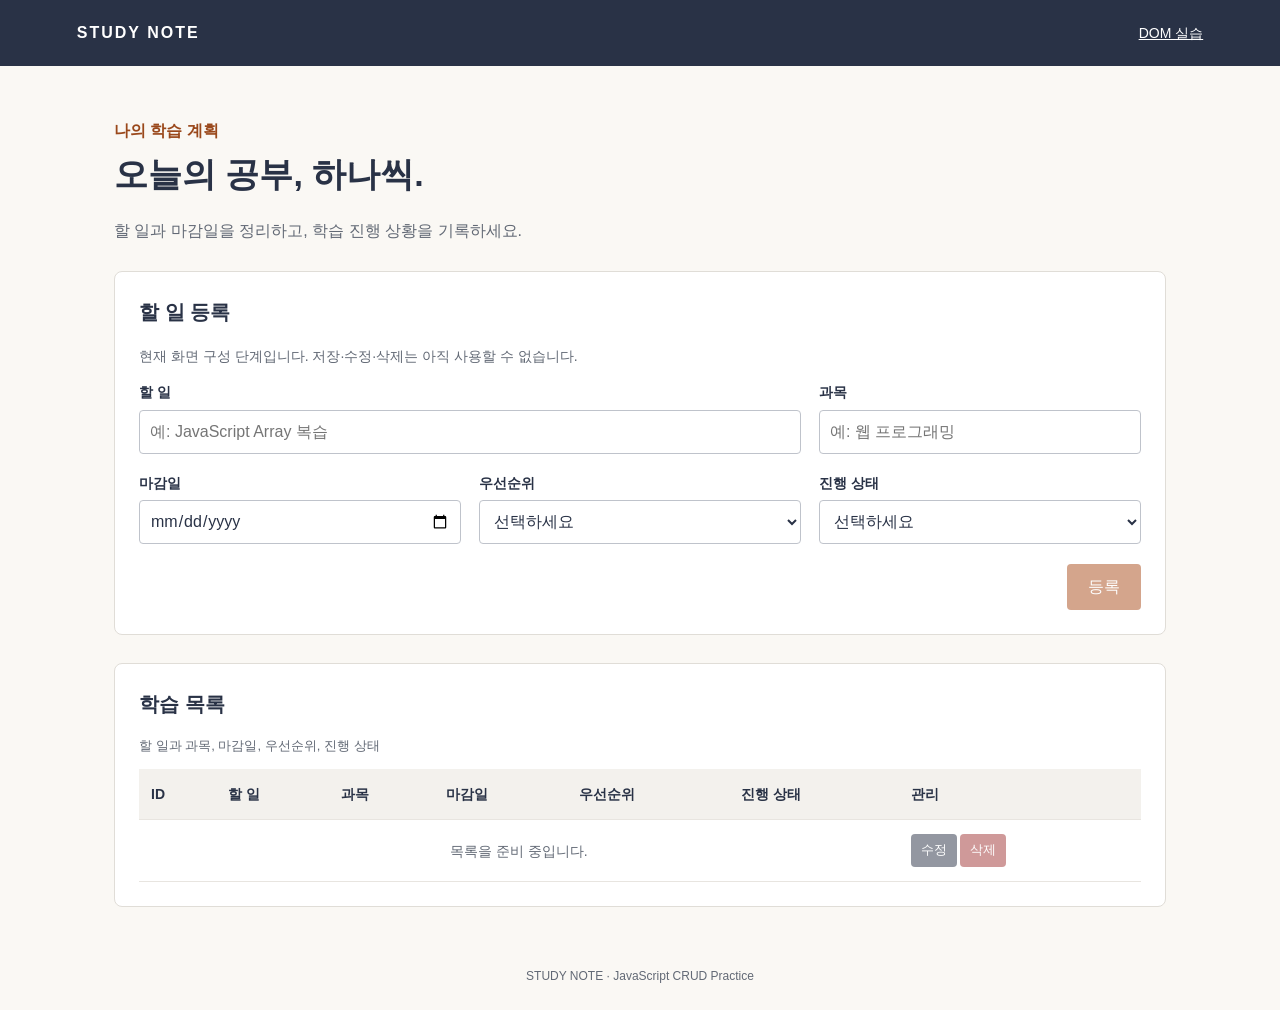
==== crud.html @ 1c7d93cd "Build study task form and table layout" ====
<!DOCTYPE html>
<html lang="ko">
<head>
    <meta charset="UTF-8">
    <meta name="viewport" content="width=device-width, initial-scale=1.0">
    <title>학습 할 일 관리</title>
    <link rel="stylesheet" href="crud.css">
    <script src="crud.js" defer></script>
</head>
<body>
    <header>
        <span class="brand">STUDY NOTE</span>
        <a href="js_dynamic.html">DOM 실습</a>
    </header>

    <main>
        <p class="eyebrow">나의 학습 계획</p>
        <h1>오늘의 공부, 하나씩.</h1>
        <p class="description">할 일과 마감일을 정리하고, 학습 진행 상황을 기록하세요.</p>

        <section aria-labelledby="form-heading">
            <h2 id="form-heading">할 일 등록</h2>
            <p id="form-help" class="help">현재 화면 구성 단계입니다. 저장·수정·삭제는 아직 사용할 수 없습니다.</p>

            <form id="task-form" aria-describedby="form-help">
                <div class="form-grid">
                    <div class="wide-field">
                        <label for="task-title">할 일</label>
                        <input id="task-title" name="title" type="text" maxlength="60" placeholder="예: JavaScript Array 복습" required>
                    </div>
                    <div>
                        <label for="task-subject">과목</label>
                        <input id="task-subject" name="subject" type="text" maxlength="30" placeholder="예: 웹 프로그래밍" required>
                    </div>
                    <div>
                        <label for="task-date">마감일</label>
                        <input id="task-date" name="dueDate" type="date" required>
                    </div>
                    <div>
                        <label for="task-priority">우선순위</label>
                        <select id="task-priority" name="priority" required>
                            <option value="">선택하세요</option>
                            <option value="낮음">낮음</option>
                            <option value="보통">보통</option>
                            <option value="높음">높음</option>
                        </select>
                    </div>
                    <div>
                        <label for="task-status">진행 상태</label>
                        <select id="task-status" name="status" required>
                            <option value="">선택하세요</option>
                            <option value="시작 전">시작 전</option>
                            <option value="진행 중">진행 중</option>
                            <option value="완료">완료</option>
                        </select>
                    </div>
                </div>
                <div class="form-actions">
                    <button id="save-button" type="submit" disabled>등록</button>
                </div>
            </form>
        </section>

        <section aria-labelledby="list-heading">
            <h2 id="list-heading">학습 목록</h2>
            <div class="table-wrap" tabindex="0" role="region" aria-label="학습 할 일 표">
                <table>
                    <caption>할 일과 과목, 마감일, 우선순위, 진행 상태</caption>
                    <thead>
                        <tr>
                            <th scope="col">ID</th>
                            <th scope="col">할 일</th>
                            <th scope="col">과목</th>
                            <th scope="col">마감일</th>
                            <th scope="col">우선순위</th>
                            <th scope="col">진행 상태</th>
                            <th scope="col">관리</th>
                        </tr>
                    </thead>
                    <tbody id="task-list">
                        <tr>
                            <td colspan="6" class="empty">목록을 준비 중입니다.</td>
                            <td class="row-actions">
                                <button type="button" class="edit-button" disabled>수정</button>
                                <button type="button" class="delete-button" disabled>삭제</button>
                            </td>
                        </tr>
                    </tbody>
                </table>
            </div>
        </section>
    </main>
    <footer>STUDY NOTE · JavaScript CRUD Practice</footer>
</body>
</html>
---- crud.css ----
* { box-sizing: border-box; }

body {
    margin: 0;
    background: #faf8f4;
    color: #293246;
    font-family: "Malgun Gothic", sans-serif;
    line-height: 1.6;
}

header {
    display: flex;
    justify-content: space-between;
    align-items: center;
    padding: 20px 6%;
    background: #293246;
    color: white;
}

.brand { font-weight: bold; letter-spacing: 2px; }
header a { color: white; font-size: 14px; }
main { max-width: 1100px; margin: auto; padding: 36px 24px; }
.eyebrow { margin-bottom: 4px; color: #9a481b; font-weight: bold; }
h1 { margin: 0; font-size: 34px; }
.description, .help { color: #626975; }
.help { font-size: 14px; }

section {
    margin-top: 28px;
    padding: 24px;
    background: white;
    border: 1px solid #e0ddd7;
    border-radius: 8px;
}

h2 { margin-top: 0; font-size: 20px; }
.form-grid { display: grid; grid-template-columns: repeat(3, minmax(0, 1fr)); gap: 18px; }
.wide-field { grid-column: span 2; }
label { display: block; margin-bottom: 6px; font-size: 14px; font-weight: bold; }

input, select {
    width: 100%;
    min-width: 0;
    height: 44px;
    padding: 8px 10px;
    border: 1px solid #bfc3cb;
    border-radius: 4px;
    background: white;
    color: inherit;
    font: inherit;
}

.form-actions { margin-top: 20px; text-align: right; }
button {
    padding: 9px 20px;
    border: 1px solid transparent;
    border-radius: 4px;
    background: #aa4d1b;
    color: white;
    font: inherit;
    cursor: pointer;
}
button:hover:not(:disabled) { background: #81380f; }
button:disabled { opacity: .5; cursor: not-allowed; }
:focus-visible { outline: 3px solid #ca773b; outline-offset: 3px; }
.table-wrap { overflow-x: auto; }
table { width: 100%; border-collapse: collapse; font-size: 14px; }
caption { text-align: left; margin-bottom: 12px; color: #626975; font-size: 13px; }
th, td { padding: 14px 12px; border-bottom: 1px solid #e8e5e0; text-align: left; }
th { background: #f3f1ed; white-space: nowrap; }
.empty { text-align: center; color: #626975; }
.row-actions { white-space: nowrap; }
.row-actions button { padding: 5px 9px; font-size: 13px; }
.edit-button { background: #293246; }
.delete-button { background: #a13636; }
footer { padding: 24px; text-align: center; color: #626975; font-size: 12px; }

@media (max-width: 650px) {
    main { padding: 28px 16px; }
    section { padding: 18px; }
    h1 { font-size: 28px; }
    .form-grid { grid-template-columns: 1fr; }
    .wide-field { grid-column: auto; }
}
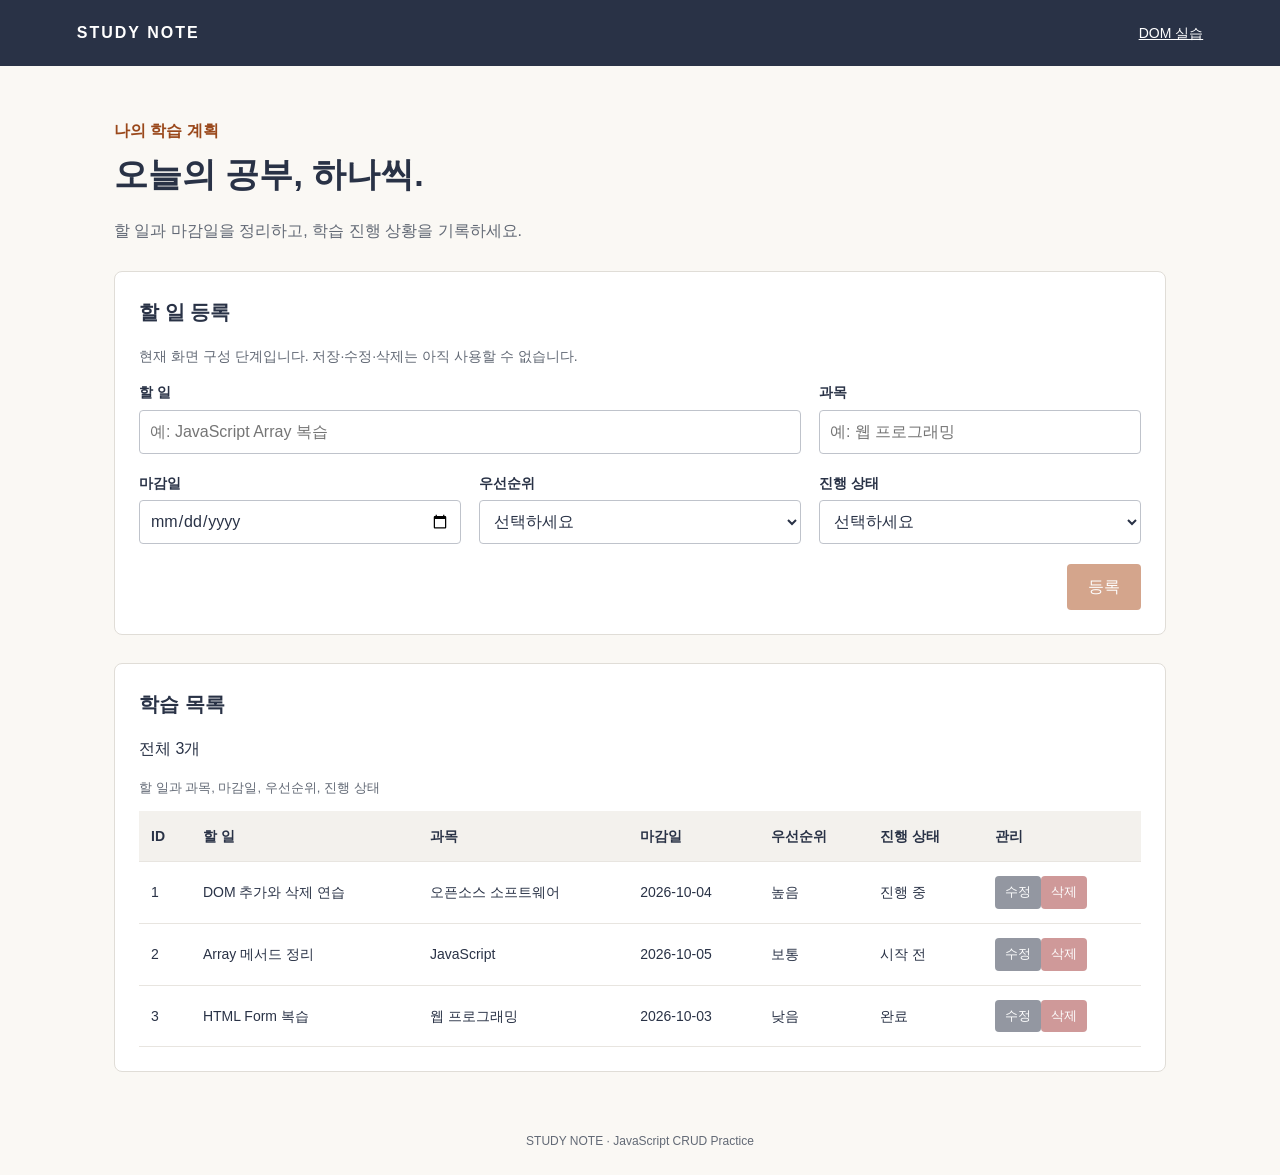
==== commit 3b11b5f9: "Render initial task array and handle an empty list" ====
--- a/crud.html
+++ b/crud.html
@@ -63,6 +63,7 @@
 
         <section aria-labelledby="list-heading">
             <h2 id="list-heading">학습 목록</h2>
+            <p id="task-count" role="status"></p>
             <div class="table-wrap" tabindex="0" role="region" aria-label="학습 할 일 표">
                 <table>
                     <caption>할 일과 과목, 마감일, 우선순위, 진행 상태</caption>
@@ -77,15 +78,7 @@
                             <th scope="col">관리</th>
                         </tr>
                     </thead>
-                    <tbody id="task-list">
-                        <tr>
-                            <td colspan="6" class="empty">목록을 준비 중입니다.</td>
-                            <td class="row-actions">
-                                <button type="button" class="edit-button" disabled>수정</button>
-                                <button type="button" class="delete-button" disabled>삭제</button>
-                            </td>
-                        </tr>
-                    </tbody>
+                    <tbody id="task-list"></tbody>
                 </table>
             </div>
         </section>
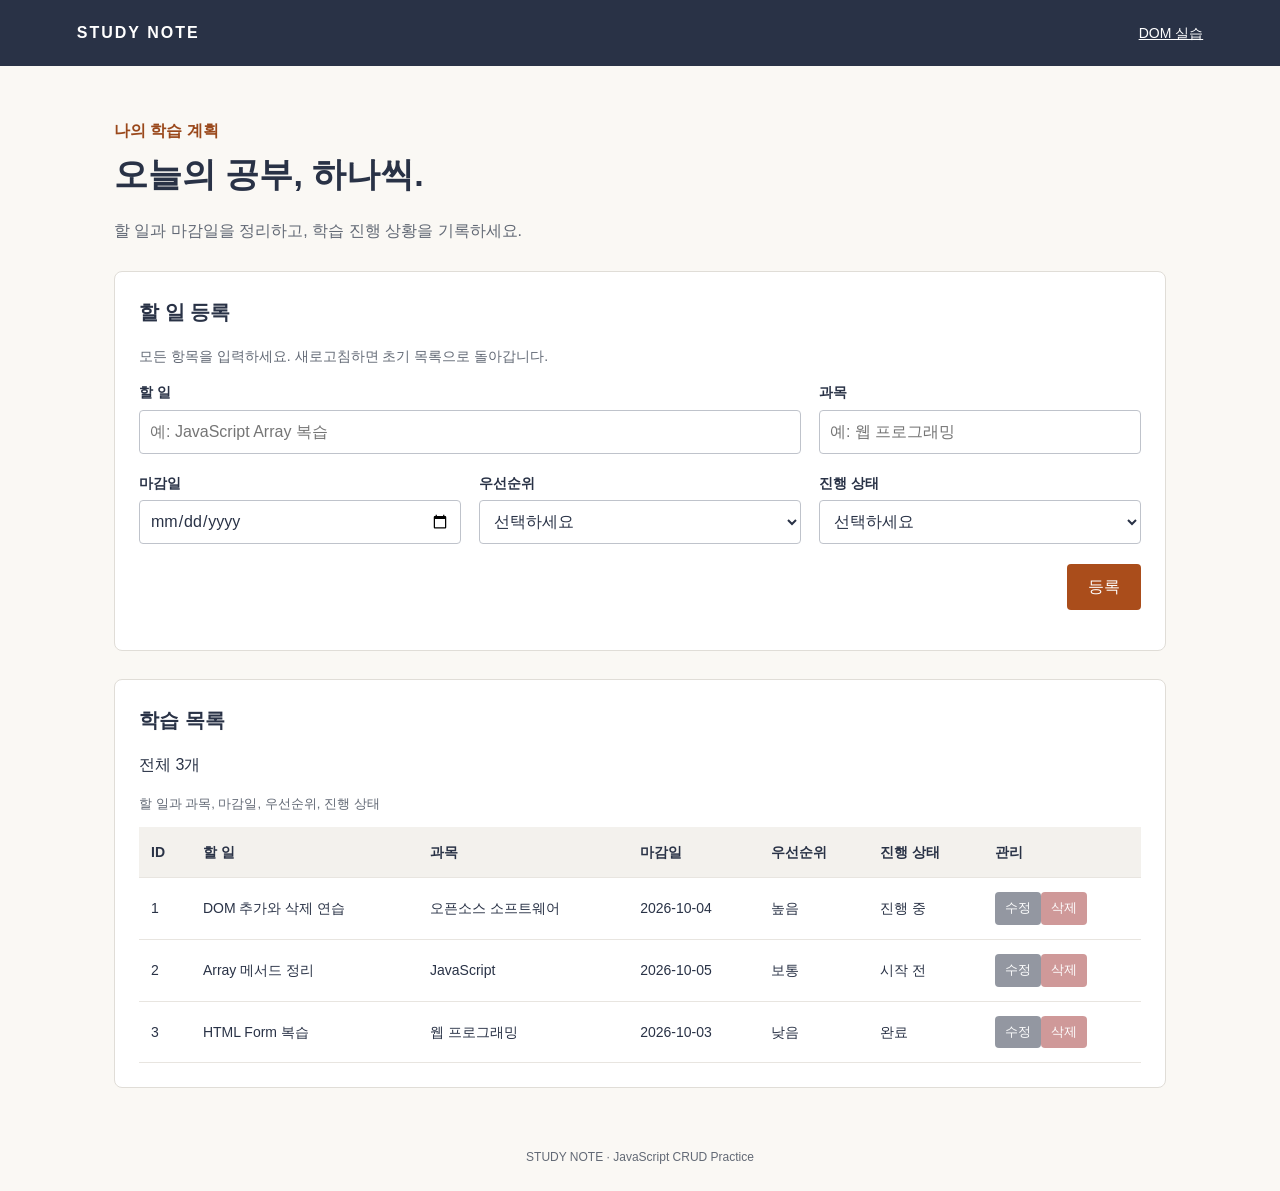
==== commit a7b2f30c: "Create tasks from validated form values and reset inputs" ====
--- a/crud.html
+++ b/crud.html
@@ -20,7 +20,7 @@
 
         <section aria-labelledby="form-heading">
             <h2 id="form-heading">할 일 등록</h2>
-            <p id="form-help" class="help">현재 화면 구성 단계입니다. 저장·수정·삭제는 아직 사용할 수 없습니다.</p>
+            <p id="form-help" class="help">모든 항목을 입력하세요. 새로고침하면 초기 목록으로 돌아갑니다.</p>
 
             <form id="task-form" aria-describedby="form-help">
                 <div class="form-grid">
@@ -56,9 +56,10 @@
                     </div>
                 </div>
                 <div class="form-actions">
-                    <button id="save-button" type="submit" disabled>등록</button>
+                    <button id="save-button" type="submit">등록</button>
                 </div>
             </form>
+            <p id="message" role="status" aria-live="polite"></p>
         </section>
 
         <section aria-labelledby="list-heading">
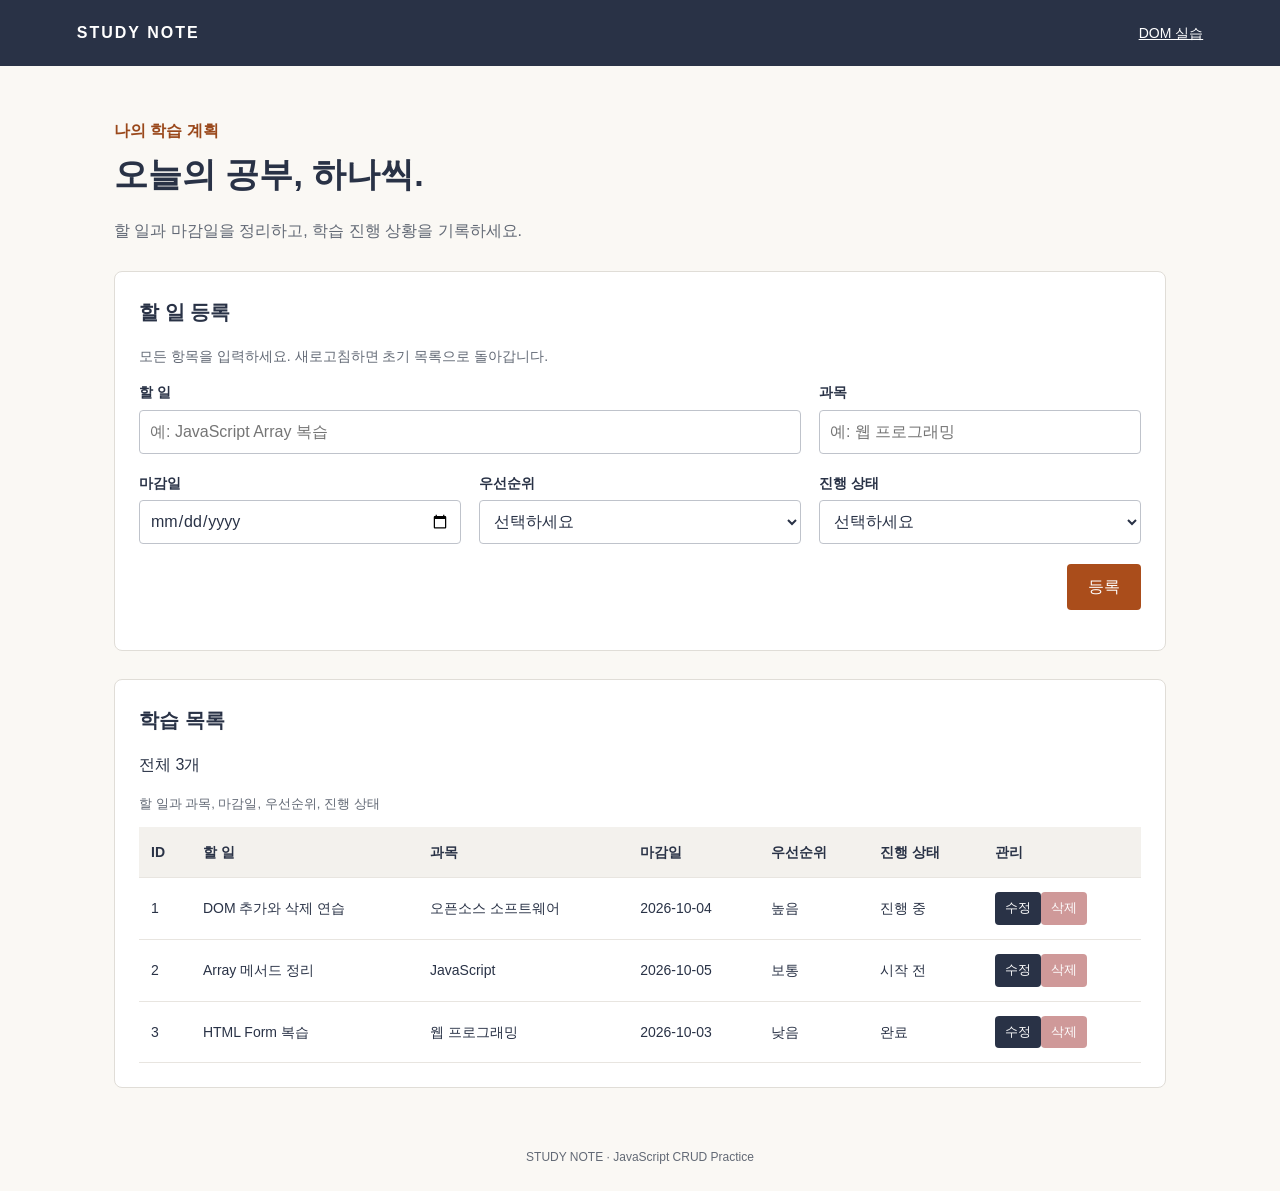
==== commit 6304087d: "Edit tasks in the form while preserving IDs and support cancellation" ====
--- a/crud.html
+++ b/crud.html
@@ -57,6 +57,7 @@
                 </div>
                 <div class="form-actions">
                     <button id="save-button" type="submit">등록</button>
+                    <button id="cancel-button" type="button" class="edit-button" hidden>수정 취소</button>
                 </div>
             </form>
             <p id="message" role="status" aria-live="polite"></p>
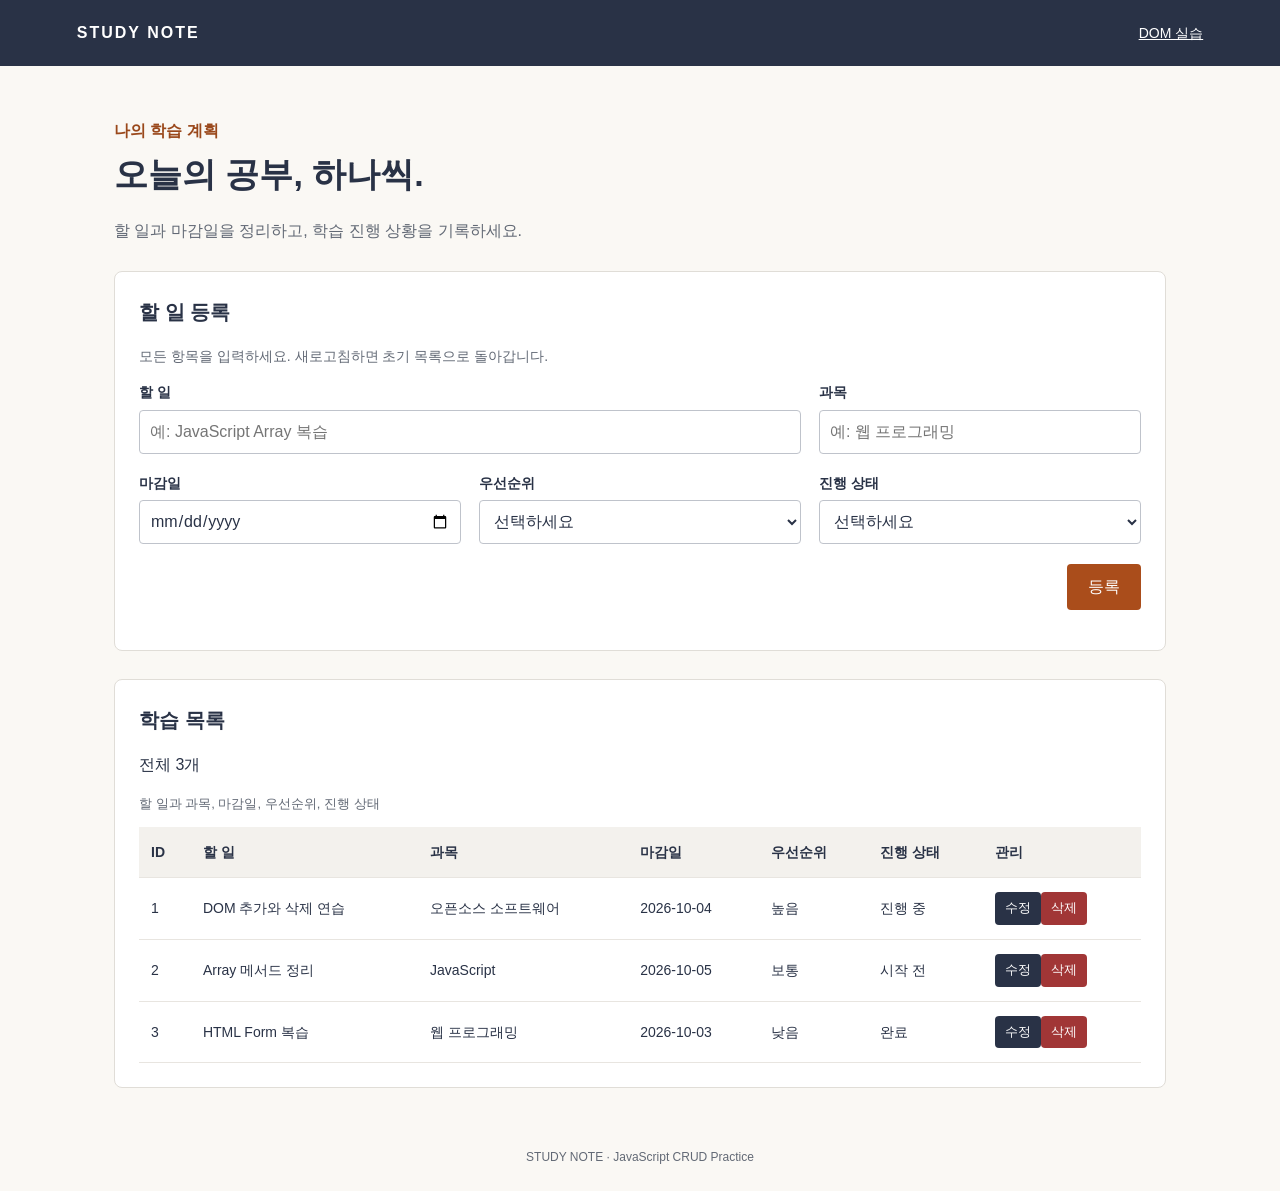
==== commit cee0d509: "Validate required values, text lengths, dates and select choices for both save modes" ====
--- a/crud.html
+++ b/crud.html
@@ -22,7 +22,7 @@
             <h2 id="form-heading">할 일 등록</h2>
             <p id="form-help" class="help">모든 항목을 입력하세요. 새로고침하면 초기 목록으로 돌아갑니다.</p>
 
-            <form id="task-form" aria-describedby="form-help">
+            <form id="task-form" aria-describedby="form-help" novalidate>
                 <div class="form-grid">
                     <div class="wide-field">
                         <label for="task-title">할 일</label>
@@ -34,7 +34,7 @@
                     </div>
                     <div>
                         <label for="task-date">마감일</label>
-                        <input id="task-date" name="dueDate" type="date" required>
+                        <input id="task-date" name="dueDate" type="date" min="0001-01-01" max="9999-12-31" required>
                     </div>
                     <div>
                         <label for="task-priority">우선순위</label>
@@ -55,6 +55,7 @@
                         </select>
                     </div>
                 </div>
+                <p id="form-error" role="alert"></p>
                 <div class="form-actions">
                     <button id="save-button" type="submit">등록</button>
                     <button id="cancel-button" type="button" class="edit-button" hidden>수정 취소</button>
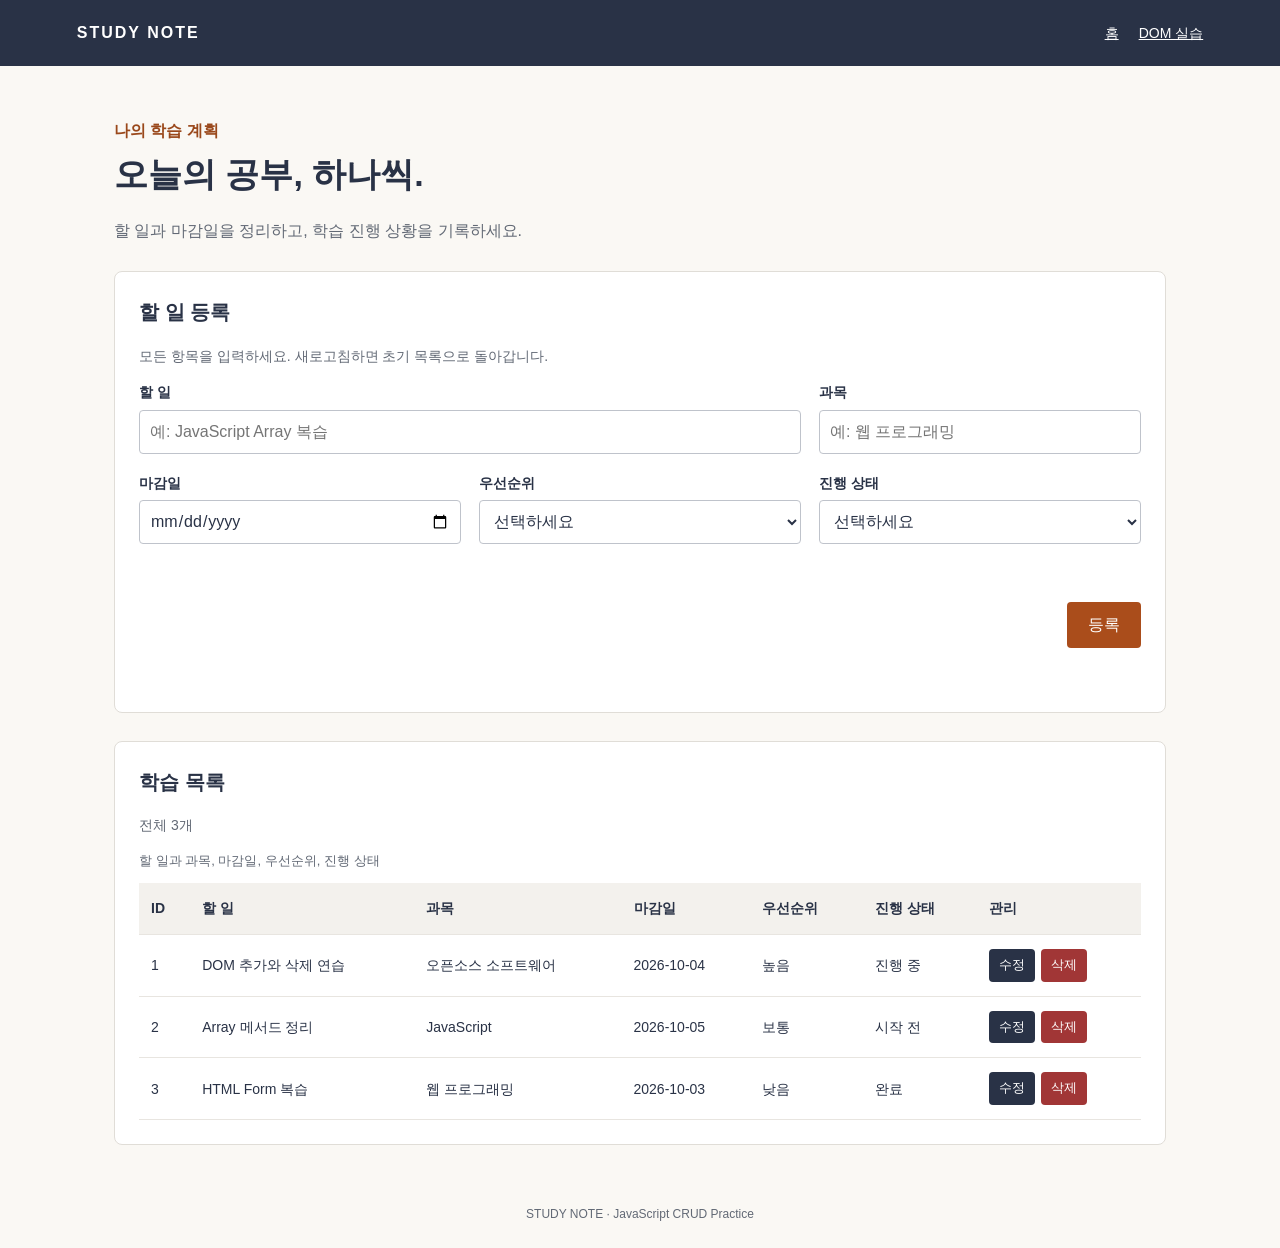
==== commit 27c483c3: "Link DOM practice and the CRUD service from the home page" ====
--- a/crud.html
+++ b/crud.html
@@ -10,7 +10,10 @@
 <body>
     <header>
         <span class="brand">STUDY NOTE</span>
-        <a href="js_dynamic.html">DOM 실습</a>
+        <nav aria-label="페이지 이동">
+            <a href="index.html">홈</a>
+            <a href="js_dynamic.html">DOM 실습</a>
+        </nav>
     </header>
 
     <main>
--- a/crud.css
+++ b/crud.css
@@ -19,6 +19,9 @@
 
 .brand { font-weight: bold; letter-spacing: 2px; }
 header a { color: white; font-size: 14px; }
+nav { display: flex; gap: 20px; }
+.home-grid { display: grid; grid-template-columns: 1fr 1fr; gap: 24px; }
+.page-link { display: inline-block; margin-top: 16px; color: #9a481b; font-weight: bold; }
 main { max-width: 1100px; margin: auto; padding: 36px 24px; }
 .eyebrow { margin-bottom: 4px; color: #9a481b; font-weight: bold; }
 h1 { margin: 0; font-size: 34px; }
@@ -73,6 +76,20 @@
 .row-actions button { padding: 5px 9px; font-size: 13px; }
 .edit-button { background: #293246; }
 .delete-button { background: #a13636; }
+.edit-button:hover:not(:disabled) { background: #172034; }
+.delete-button:hover:not(:disabled) { background: #7d2424; }
+.row-actions button + button { margin-left: 6px; }
+tbody tr:hover { background: #fcfaf5; }
+td:nth-child(2), td:nth-child(3) { min-width: 130px; overflow-wrap: anywhere; }
+td:nth-child(4) { white-space: nowrap; }
+td:nth-child(5), td:nth-child(6) { min-width: 84px; }
+#form-error { color: #a12c2c; min-height: 24px; font-size: 14px; }
+[aria-invalid="true"] { border-color: #a12c2c; }
+#message { color: #354b33; min-height: 24px; margin-bottom: 0; }
+#task-count { color: #626975; font-size: 14px; }
+.form-actions { display: flex; justify-content: flex-end; flex-wrap: wrap; gap: 8px; }
+[hidden] { display: none !important; }
+.table-wrap:focus-visible { outline-offset: 4px; }
 footer { padding: 24px; text-align: center; color: #626975; font-size: 12px; }
 
 @media (max-width: 650px) {
@@ -81,4 +98,5 @@
     h1 { font-size: 28px; }
     .form-grid { grid-template-columns: 1fr; }
     .wide-field { grid-column: auto; }
+    .home-grid { grid-template-columns: 1fr; gap: 0; }
 }
